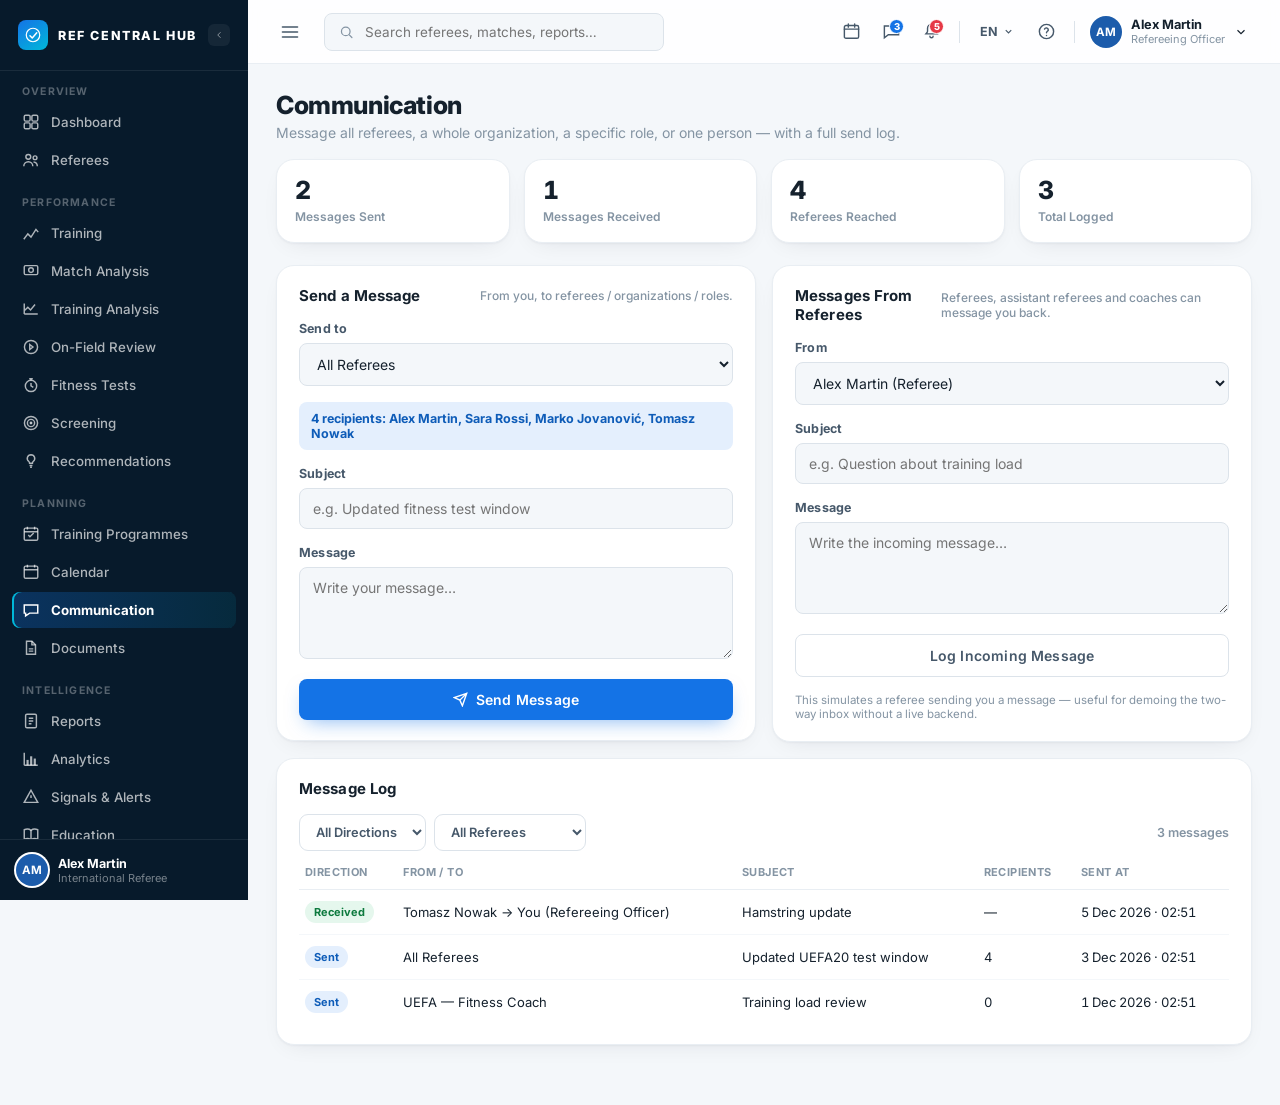
==== communication.html @ 80e0a315 "Add Communication module with audience broadcasting and message log - Send a message to all referees" ====
<!doctype html>
<html lang="en">
<head>
<meta charset="UTF-8">
<meta name="viewport" content="width=device-width, initial-scale=1.0">
<title>Communication — Ref Central Hub</title>
<link rel="preconnect" href="https://fonts.googleapis.com">
<link rel="preconnect" href="https://fonts.gstatic.com" crossorigin>
<link href="https://fonts.googleapis.com/css2?family=Inter:wght@400;500;600;700;800;900&display=swap" rel="stylesheet">
<link rel="stylesheet" href="css/styles.css">
<link rel="stylesheet" href="css/dashboard.css">
<link rel="stylesheet" href="css/referees.css">
<link rel="stylesheet" href="css/fitness.css">
<link rel="stylesheet" href="css/communication.css">
</head>
<body class="app-body">

<!-- ================= SIDEBAR ================= -->
<aside class="sidebar" id="sidebar">
  <div class="sidebar-logo">
    <div class="logo-mark-sm">
      <svg width="18" height="18" viewBox="0 0 24 24" fill="none">
        <circle cx="12" cy="12" r="9" stroke="white" stroke-width="1.6"/>
        <path d="M8 13l3 3 6-7" stroke="white" stroke-width="2" stroke-linecap="round" stroke-linejoin="round"/>
      </svg>
    </div>
    <div class="logo-wordmark-sm"><span>REF CENTRAL HUB</span></div>
    <button class="sidebar-collapse" id="sidebarToggle" aria-label="Collapse sidebar">
      <svg width="16" height="16" viewBox="0 0 24 24" fill="none" stroke="currentColor" stroke-width="2" stroke-linecap="round"><path d="M15 6l-6 6 6 6"/></svg>
    </button>
  </div>

  <nav class="sidebar-nav">
    <div class="nav-group">
      <div class="nav-label">Overview</div>
      <a class="nav-item" href="dashboard.html">
        <span class="nav-icon"><svg viewBox="0 0 20 20" fill="none" stroke="currentColor" stroke-width="1.6"><rect x="2.5" y="2.5" width="6.5" height="6.5" rx="1.5"/><rect x="11" y="2.5" width="6.5" height="6.5" rx="1.5"/><rect x="2.5" y="11" width="6.5" height="6.5" rx="1.5"/><rect x="11" y="11" width="6.5" height="6.5" rx="1.5"/></svg></span>
        <span class="nav-text">Dashboard</span>
      </a>
      <a class="nav-item" href="referees.html">
        <span class="nav-icon"><svg viewBox="0 0 20 20" fill="none" stroke="currentColor" stroke-width="1.6"><circle cx="7" cy="6.5" r="2.7"/><path d="M2 17c0-2.8 2.2-5 5-5s5 2.2 5 5"/><circle cx="14.5" cy="7.5" r="2.1"/><path d="M12.8 12.3c2.3.2 4.2 2.1 4.2 4.7"/></svg></span>
        <span class="nav-text">Referees</span>
      </a>
    </div>

    <div class="nav-group">
      <div class="nav-label">Performance</div>
      <a class="nav-item" href="#">
        <span class="nav-icon"><svg viewBox="0 0 20 20" fill="none" stroke="currentColor" stroke-width="1.6"><path d="M2 17l4.5-6 3.5 3.5L15.5 6l2.5 3"/></svg></span>
        <span class="nav-text">Training</span>
      </a>
      <a class="nav-item" href="#">
        <span class="nav-icon"><svg viewBox="0 0 20 20" fill="none" stroke="currentColor" stroke-width="1.6"><rect x="2.5" y="4" width="15" height="10" rx="1.5"/><circle cx="10" cy="9" r="2.6"/></svg></span>
        <span class="nav-text">Match Analysis</span>
      </a>
      <a class="nav-item" href="#">
        <span class="nav-icon"><svg viewBox="0 0 20 20" fill="none" stroke="currentColor" stroke-width="1.6"><path d="M2.5 15.5h15M2.5 15.5V4M2.5 12l4-4 3 3 5-6"/></svg></span>
        <span class="nav-text">Training Analysis</span>
      </a>
      <a class="nav-item" href="#">
        <span class="nav-icon"><svg viewBox="0 0 20 20" fill="none" stroke="currentColor" stroke-width="1.6"><circle cx="10" cy="10" r="7.3"/><path d="M8.6 7.2l3.6 2.8-3.6 2.8z"/></svg></span>
        <span class="nav-text">On-Field Review</span>
      </a>
      <a class="nav-item" href="fitness-tests.html">
        <span class="nav-icon"><svg viewBox="0 0 20 20" fill="none" stroke="currentColor" stroke-width="1.6"><circle cx="10" cy="11" r="6.3"/><path d="M10 4.7V3M8 3h4M10 7.7V11l2.6 1.6"/></svg></span>
        <span class="nav-text">Fitness Tests</span>
      </a>
      <a class="nav-item" href="screening.html">
        <span class="nav-icon"><svg viewBox="0 0 20 20" fill="none" stroke="currentColor" stroke-width="1.6"><circle cx="10" cy="10" r="7.3"/><circle cx="10" cy="10" r="4"/><circle cx="10" cy="10" r="0.8" fill="currentColor"/></svg></span>
        <span class="nav-text">Screening</span>
      </a>
      <a class="nav-item" href="#">
        <span class="nav-icon"><svg viewBox="0 0 20 20" fill="none" stroke="currentColor" stroke-width="1.6"><path d="M10 3a4.2 4.2 0 0 0-2.4 7.6c.5.4.8 1 .8 1.6v.3h3.2v-.3c0-.6.3-1.2.8-1.6A4.2 4.2 0 0 0 10 3z"/><path d="M8.4 15h3.2M9 17h2"/></svg></span>
        <span class="nav-text">Recommendations</span>
      </a>
    </div>

    <div class="nav-group">
      <div class="nav-label">Planning</div>
      <a class="nav-item" href="#">
        <span class="nav-icon"><svg viewBox="0 0 20 20" fill="none" stroke="currentColor" stroke-width="1.6"><rect x="2.5" y="3.5" width="15" height="13.5" rx="1.5"/><path d="M2.5 7.5h15M6 2v3M14 2v3"/><path d="M7 11.2l1.8 1.8L13 9" /></svg></span>
        <span class="nav-text">Training Programmes</span>
      </a>
      <a class="nav-item" href="calendar.html">
        <span class="nav-icon"><svg viewBox="0 0 20 20" fill="none" stroke="currentColor" stroke-width="1.6"><rect x="2.5" y="3.5" width="15" height="13.5" rx="1.5"/><path d="M2.5 7.5h15M6 2v3M14 2v3"/></svg></span>
        <span class="nav-text">Calendar</span>
      </a>
      <a class="nav-item active" href="communication.html">
        <span class="nav-icon"><svg viewBox="0 0 20 20" fill="none" stroke="currentColor" stroke-width="1.6"><path d="M2.5 4.5h15v9h-9L4 16.5v-3H2.5z"/></svg></span>
        <span class="nav-text">Communication</span>
      </a>
      <a class="nav-item" href="#">
        <span class="nav-icon"><svg viewBox="0 0 20 20" fill="none" stroke="currentColor" stroke-width="1.6"><path d="M5 2.5h6l4 4v10.5H5z"/><path d="M11 2.5v4h4M7.5 11h5M7.5 13.5h5"/></svg></span>
        <span class="nav-text">Documents</span>
      </a>
    </div>

    <div class="nav-group">
      <div class="nav-label">Intelligence</div>
      <a class="nav-item" href="#">
        <span class="nav-icon"><svg viewBox="0 0 20 20" fill="none" stroke="currentColor" stroke-width="1.6"><rect x="4" y="2.5" width="12" height="15" rx="1.5"/><path d="M7.5 7h5M7.5 10h5M7.5 13h3"/></svg></span>
        <span class="nav-text">Reports</span>
      </a>
      <a class="nav-item" href="#">
        <span class="nav-icon"><svg viewBox="0 0 20 20" fill="none" stroke="currentColor" stroke-width="1.6"><path d="M2.5 17V3M2.5 17h15"/><rect x="5" y="11" width="2.4" height="6" fill="currentColor" stroke="none"/><rect x="9" y="7" width="2.4" height="10" fill="currentColor" stroke="none"/><rect x="13" y="9.5" width="2.4" height="7.5" fill="currentColor" stroke="none"/></svg></span>
        <span class="nav-text">Analytics</span>
      </a>
      <a class="nav-item" href="#">
        <span class="nav-icon"><svg viewBox="0 0 20 20" fill="none" stroke="currentColor" stroke-width="1.6"><path d="M10 2.5l7.5 13.5h-15z"/><path d="M10 8v3.2M10 13.6h.01"/></svg></span>
        <span class="nav-text">Signals &amp; Alerts</span>
      </a>
      <a class="nav-item" href="#">
        <span class="nav-icon"><svg viewBox="0 0 20 20" fill="none" stroke="currentColor" stroke-width="1.6"><path d="M2.5 4.2c2.2-1 5.4-1 7.5.6 2.1-1.6 5.3-1.6 7.5-.6v10.6c-2.2-1-5.4-1-7.5.6-2.1-1.6-5.3-1.6-7.5-.6z"/><path d="M10 4.8v10.6"/></svg></span>
        <span class="nav-text">Education</span>
      </a>
    </div>

    <div class="nav-group">
      <div class="nav-label">Admin</div>
      <a class="nav-item" href="organizations.html">
        <span class="nav-icon"><svg viewBox="0 0 20 20" fill="none" stroke="currentColor" stroke-width="1.6"><circle cx="8" cy="7" r="2.6"/><path d="M3 17c0-2.6 2.2-4.7 5-4.7s5 2.1 5 4.7"/><circle cx="15.2" cy="6" r="1.4"/><path d="M14 11.5c1.7.3 3 1.8 3 3.6"/></svg></span>
        <span class="nav-text">User Management</span>
      </a>
      <a class="nav-item" href="#">
        <span class="nav-icon"><svg viewBox="0 0 20 20" fill="none" stroke="currentColor" stroke-width="1.6"><circle cx="10" cy="10" r="2.6"/><path d="M10 3v1.8M10 15.2V17M17 10h-1.8M4.8 10H3M14.9 5.1l-1.3 1.3M6.4 13.6l-1.3 1.3M14.9 14.9l-1.3-1.3M6.4 6.4L5.1 5.1"/></svg></span>
        <span class="nav-text">Settings</span>
      </a>
    </div>
  </nav>

  <div class="sidebar-footer">
    <div class="sidebar-user">
      <div class="avatar avatar-sm" style="background:#1C5CAB">AM</div>
      <div class="sidebar-user-info">
        <div class="name">Alex Martin</div>
        <div class="role">International Referee</div>
      </div>
    </div>
  </div>
</aside>

<!-- ================= MAIN ================= -->
<div class="app-main">

  <header class="topbar">
    <button class="icon-btn mobile-only" id="mobileNavToggle" aria-label="Menu">
      <svg width="20" height="20" viewBox="0 0 24 24" fill="none" stroke="currentColor" stroke-width="2" stroke-linecap="round"><path d="M3 6h18M3 12h18M3 18h18"/></svg>
    </button>
    <div class="search-box">
      <svg width="16" height="16" viewBox="0 0 24 24" fill="none" stroke="currentColor" stroke-width="2" stroke-linecap="round"><circle cx="11" cy="11" r="7"/><path d="M21 21l-4.3-4.3"/></svg>
      <input type="text" placeholder="Search referees, matches, reports…">
    </div>
    <div class="topbar-spacer"></div>
    <div class="topbar-actions">
      <button class="icon-btn" title="Calendar"><svg width="19" height="19" viewBox="0 0 24 24" fill="none" stroke="currentColor" stroke-width="1.8" stroke-linecap="round"><rect x="3" y="4.5" width="18" height="16" rx="2"/><path d="M3 9h18M8 2.5v4M16 2.5v4"/></svg></button>
      <button class="icon-btn" title="Messages"><svg width="19" height="19" viewBox="0 0 24 24" fill="none" stroke="currentColor" stroke-width="1.8" stroke-linecap="round"><path d="M3 5h18v11H8l-5 4z"/></svg><span class="dot-badge">3</span></button>
      <button class="icon-btn" title="Notifications"><svg width="19" height="19" viewBox="0 0 24 24" fill="none" stroke="currentColor" stroke-width="1.8" stroke-linecap="round"><path d="M12 3a5 5 0 0 0-5 5v3.5c0 .8-.3 1.6-.9 2.2L5 15h14l-1.1-1.3a3 3 0 0 1-.9-2.2V8a5 5 0 0 0-5-5z"/><path d="M10 18a2 2 0 0 0 4 0"/></svg><span class="dot-badge critical">5</span></button>
      <div class="topbar-divider"></div>
      <button class="lang-select">EN <svg width="11" height="11" viewBox="0 0 24 24" fill="none" stroke="currentColor" stroke-width="2.5"><path d="M6 9l6 6 6-6"/></svg></button>
      <button class="icon-btn" title="Help"><svg width="19" height="19" viewBox="0 0 24 24" fill="none" stroke="currentColor" stroke-width="1.8" stroke-linecap="round"><circle cx="12" cy="12" r="9"/><path d="M9.5 9a2.5 2.5 0 0 1 4.8 1c0 1.7-2.3 1.8-2.3 3.5"/><path d="M12 17h.01"/></svg></button>
      <div class="topbar-divider"></div>
      <div class="user-chip">
        <div class="avatar avatar-sm" style="background:#1C5CAB">AM</div>
        <div class="user-chip-info"><div class="name">Alex Martin</div><div class="role">Refereeing Officer</div></div>
        <svg width="14" height="14" viewBox="0 0 24 24" fill="none" stroke="currentColor" stroke-width="2"><path d="M6 9l6 6 6-6"/></svg>
      </div>
    </div>
  </header>

  <main class="content">
    <div class="page-head">
      <div>
        <h1>Communication</h1>
        <p class="page-sub">Message all referees, a whole organization, a specific role, or one person — with a full send log.</p>
      </div>
    </div>

    <div class="kpi-grid" id="commKpis" style="grid-template-columns:repeat(4,1fr);"></div>

    <div class="comm-layout">
      <!-- Outgoing compose -->
      <div class="card card-pad">
        <div class="card-head">
          <div class="card-title">Send a Message</div>
          <div class="card-subtitle" style="margin:0;">From you, to referees / organizations / roles.</div>
        </div>
        <form id="composeForm">
          <div class="form-field">
            <label for="audienceType">Send to</label>
            <select id="audienceType"></select>
          </div>
          <div class="form-field" id="audienceOrgWrap" style="display:none;">
            <label for="audienceOrg">Organization</label>
            <select id="audienceOrg"></select>
          </div>
          <div class="form-field" id="audienceRoleWrap" style="display:none;">
            <label for="audienceRole">Role</label>
            <select id="audienceRole"></select>
          </div>
          <div class="form-field" id="audienceRefWrap" style="display:none;">
            <label for="audienceRef">Referee</label>
            <select id="audienceRef"></select>
          </div>
          <div class="audience-preview" id="audiencePreview"></div>
          <div class="form-field">
            <label for="composeSubject">Subject</label>
            <input type="text" id="composeSubject" placeholder="e.g. Updated fitness test window" required>
          </div>
          <div class="form-field">
            <label for="composeBody">Message</label>
            <textarea id="composeBody" rows="4" placeholder="Write your message…" required></textarea>
          </div>
        </form>
        <button class="btn btn-primary btn-block" id="submitCompose">
          <svg width="15" height="15" viewBox="0 0 24 24" fill="none" stroke="white" stroke-width="2.2" stroke-linecap="round"><path d="M22 2L11 13M22 2l-7 20-4-9-9-4 20-7z"/></svg>
          Send Message
        </button>
      </div>

      <!-- Incoming simulation -->
      <div class="card card-pad">
        <div class="card-head">
          <div class="card-title">Messages From Referees</div>
          <div class="card-subtitle" style="margin:0;">Referees, assistant referees and coaches can message you back.</div>
        </div>
        <form id="incomingForm">
          <div class="form-field">
            <label for="incomingFrom">From</label>
            <select id="incomingFrom"></select>
          </div>
          <div class="form-field">
            <label for="incomingSubject">Subject</label>
            <input type="text" id="incomingSubject" placeholder="e.g. Question about training load" required>
          </div>
          <div class="form-field">
            <label for="incomingBody">Message</label>
            <textarea id="incomingBody" rows="4" placeholder="Write the incoming message…" required></textarea>
          </div>
        </form>
        <button class="btn btn-ghost btn-block" id="submitIncoming">Log Incoming Message</button>
        <div class="form-hint">This simulates a referee sending you a message — useful for demoing the two-way inbox without a live backend.</div>
      </div>
    </div>

    <!-- Tracking log -->
    <div class="card card-pad" style="margin-top:16px;">
      <div class="card-head">
        <div class="card-title">Message Log</div>
      </div>
      <div class="filter-row" style="margin-bottom:14px;">
        <select class="filter-select" id="filterDirection">
          <option value="">All Directions</option>
          <option value="outgoing">Sent</option>
          <option value="incoming">Received</option>
        </select>
        <select class="filter-select" id="filterRefMsg"><option value="">All Referees</option></select>
        <div class="filter-count" id="msgCount"></div>
      </div>
      <table class="mini-table">
        <thead>
          <tr><th>Direction</th><th>From / To</th><th>Subject</th><th>Recipients</th><th>Sent At</th></tr>
        </thead>
        <tbody id="msgLogBody"></tbody>
      </table>
    </div>
  </main>
</div>

<div class="toast" id="toast"></div>

<script src="js/data.js"></script>
<script src="js/app.js"></script>
<script src="js/communication.js"></script>
</body>
</html>
---- css/styles.css ----
/* ============================================================
   REF CENTRAL HUB — Design System
   ============================================================ */

:root {
  /* Brand palette */
  --navy-900: #071A2B;
  --navy-800: #0D2438;
  --navy-700: #13304A;
  --navy-600: #1C3E5C;
  --blue-600: #1473E6;
  --blue-500: #2F87EC;
  --blue-100: #E4EFFD;
  --cyan-500: #00B8D9;
  --cyan-100: #E0FAFF;
  --green-600: #18A558;
  --green-100: #E5F7ED;
  --yellow-500: #FFC928;
  --yellow-100: #FFF6DE;
  --red-600: #E63946;
  --red-100: #FDE9EA;
  --white: #FFFFFF;
  --grey-50: #F4F7FA;
  --grey-100: #E9EEF3;
  --grey-200: #DCE3EA;
  --grey-400: #97A5B3;
  --grey-500: #6B7A89;
  --text-900: #15212D;
  --text-600: #46586A;
  --text-400: #8494A3;

  /* Chart data roles (validated-safe pairing: blue + green, hue-distant) */
  --series-1: var(--blue-600);
  --series-2: var(--green-600);
  --series-seq-100: #CDE2FB;
  --series-seq-250: #86B6EF;
  --series-seq-450: #2A78D6;
  --series-seq-550: #1C5CAB;
  --series-seq-700: #0D366B;

  /* Status (fixed, reserved) */
  --status-good: var(--green-600);
  --status-warn: var(--yellow-500);
  --status-critical: var(--red-600);

  --radius-sm: 8px;
  --radius-md: 12px;
  --radius-lg: 18px;
  --shadow-card: 0 1px 2px rgba(7,26,43,0.04), 0 8px 24px -12px rgba(7,26,43,0.12);
  --shadow-pop: 0 12px 32px -8px rgba(7,26,43,0.22);
  --font: 'Inter', -apple-system, 'Segoe UI', sans-serif;
}

* { box-sizing: border-box; }
html, body { margin: 0; padding: 0; }

body {
  font-family: var(--font);
  background: var(--grey-50);
  color: var(--text-900);
  -webkit-font-smoothing: antialiased;
}

img { max-width: 100%; display: block; }

a { color: inherit; text-decoration: none; }

button { font-family: inherit; cursor: pointer; }

.tabular { font-variant-numeric: tabular-nums; }

/* ============================================================
   Background texture — subtle pitch / data motif
   ============================================================ */
.pitch-texture {
  position: absolute;
  inset: 0;
  pointer-events: none;
  opacity: 0.08;
}

/* ============================================================
   Buttons
   ============================================================ */
.btn {
  display: inline-flex;
  align-items: center;
  justify-content: center;
  gap: 8px;
  border: none;
  border-radius: var(--radius-sm);
  padding: 12px 20px;
  font-size: 14px;
  font-weight: 600;
  letter-spacing: 0.2px;
  transition: background .15s ease, transform .15s ease, box-shadow .15s ease;
}
.btn-primary {
  background: var(--blue-600);
  color: var(--white);
  box-shadow: 0 8px 20px -8px rgba(20,115,230,0.55);
}
.btn-primary:hover { background: #0E63CC; }
.btn-primary:active { transform: translateY(1px); }
.btn-ghost {
  background: transparent;
  color: var(--text-600);
  border: 1px solid var(--grey-200);
}
.btn-ghost:hover { background: var(--grey-50); border-color: var(--grey-400); }
.btn-block { width: 100%; }

/* ============================================================
   Cards
   ============================================================ */
.card {
  background: var(--white);
  border-radius: var(--radius-lg);
  border: 1px solid var(--grey-100);
  box-shadow: var(--shadow-card);
}
.card-pad { padding: 20px 22px; }

.card-head {
  display: flex;
  align-items: center;
  justify-content: space-between;
  margin-bottom: 16px;
}
.card-title {
  font-size: 15px;
  font-weight: 700;
  letter-spacing: 0.1px;
  color: var(--text-900);
}
.card-link {
  font-size: 12.5px;
  font-weight: 600;
  color: var(--blue-600);
}

/* ============================================================
   Status badges
   ============================================================ */
.badge {
  display: inline-flex;
  align-items: center;
  gap: 6px;
  font-size: 11.5px;
  font-weight: 700;
  letter-spacing: 0.3px;
  text-transform: uppercase;
  padding: 4px 9px 4px 7px;
  border-radius: 999px;
}
.badge-dot { width: 6px; height: 6px; border-radius: 50%; flex: none; }

.badge-good { background: var(--green-100); color: #0D7A3E; }
.badge-good .badge-dot { background: var(--green-600); }

.badge-warn { background: var(--yellow-100); color: #8A6400; }
.badge-warn .badge-dot { background: var(--yellow-500); }

.badge-critical { background: var(--red-100); color: #B32330; }
.badge-critical .badge-dot { background: var(--red-600); }

.badge-info { background: var(--blue-100); color: #0E5CB8; }
.badge-info .badge-dot { background: var(--blue-600); }

.badge-neutral { background: var(--grey-100); color: var(--text-600); }
.badge-neutral .badge-dot { background: var(--grey-400); }

/* ============================================================
   Forms
   ============================================================ */
.form-grid { display: grid; grid-template-columns: 1fr 1fr; gap: 16px; }
.form-field { margin-bottom: 16px; }
.form-field.full { grid-column: 1 / -1; }
.form-field label {
  display: block;
  font-size: 12.5px;
  font-weight: 700;
  color: var(--text-600);
  margin-bottom: 7px;
  letter-spacing: 0.2px;
}
.form-field input,
.form-field select,
.form-field textarea {
  width: 100%;
  padding: 11px 13px;
  border-radius: var(--radius-sm);
  border: 1.5px solid var(--grey-200);
  font-size: 14px;
  font-family: var(--font);
  color: var(--text-900);
  background: var(--grey-50);
  transition: border-color .15s ease, background .15s ease;
  resize: vertical;
}
.form-field input:focus,
.form-field select:focus,
.form-field textarea:focus {
  outline: none;
  border-color: var(--blue-600);
  background: var(--white);
  box-shadow: 0 0 0 4px rgba(20,115,230,0.12);
}
.form-hint { font-size: 11.5px; color: var(--text-400); margin-top: 16px; }

/* ============================================================
   Modal
   ============================================================ */
.modal-overlay {
  position: fixed; inset: 0;
  background: rgba(7,26,43,0.48);
  display: none;
  align-items: center;
  justify-content: center;
  z-index: 100;
  padding: 24px;
}
.modal-overlay.open { display: flex; }
.modal {
  background: var(--white);
  border-radius: var(--radius-lg);
  width: 100%;
  max-width: 520px;
  max-height: 88vh;
  overflow-y: auto;
  box-shadow: var(--shadow-pop);
}
.modal-head {
  display: flex; align-items: flex-start; justify-content: space-between;
  padding: 22px 24px 4px;
}
.modal-head h3 { font-size: 18px; font-weight: 800; margin: 0 0 4px; letter-spacing: -0.2px; }
.modal-head p { font-size: 13px; color: var(--text-400); margin: 0; }
.modal-close {
  width: 30px; height: 30px; border-radius: 8px; border: none;
  background: var(--grey-50); color: var(--text-600);
  display: flex; align-items: center; justify-content: center; flex: none;
}
.modal-close:hover { background: var(--grey-100); }
.modal-body { padding: 18px 24px; }
.modal-foot {
  display: flex; justify-content: flex-end; gap: 10px;
  padding: 16px 24px 22px;
}

/* ============================================================
   Toast
   ============================================================ */
.toast {
  position: fixed;
  bottom: 24px; left: 50%;
  transform: translateX(-50%) translateY(20px);
  background: var(--navy-900);
  color: white;
  padding: 12px 20px;
  border-radius: 10px;
  font-size: 13.5px;
  font-weight: 600;
  box-shadow: var(--shadow-pop);
  display: flex; align-items: center; gap: 10px;
  z-index: 200;
  opacity: 0;
  pointer-events: none;
  transition: opacity .2s ease, transform .2s ease;
}
.toast.show { opacity: 1; transform: translateX(-50%) translateY(0); }

/* ============================================================
   Role chips
   ============================================================ */
.role-chip {
  display: inline-flex; align-items: center; gap: 6px;
  font-size: 11px; font-weight: 700;
  padding: 4px 9px 4px 7px;
  border-radius: 999px;
  background: var(--grey-100);
  color: var(--text-600);
  white-space: nowrap;
}
.role-chip .dot { width: 6px; height: 6px; border-radius: 50%; flex: none; }
.role-chip .rm {
  border: none; background: transparent; color: var(--text-400);
  cursor: pointer; font-size: 13px; line-height: 1; padding: 0 0 0 2px;
}
.role-chip .rm:hover { color: var(--red-600); }

/* ============================================================
   Empty state
   ============================================================ */
.empty-state {
  text-align: center;
  padding: 48px 20px;
  color: var(--text-400);
}
.empty-state .icon { margin-bottom: 14px; opacity: 0.5; }
.empty-state .title { font-size: 14.5px; font-weight: 700; color: var(--text-600); margin-bottom: 4px; }
.empty-state .sub { font-size: 13px; }

/* ============================================================
   Scrollbar
   ============================================================ */
::-webkit-scrollbar { width: 8px; height: 8px; }
::-webkit-scrollbar-track { background: transparent; }
::-webkit-scrollbar-thumb { background: var(--grey-200); border-radius: 8px; }
::-webkit-scrollbar-thumb:hover { background: var(--grey-400); }
---- css/dashboard.css ----
/* ============================================================
   REF CENTRAL HUB — Dashboard Shell
   ============================================================ */

.app-body { background: var(--grey-50); }

/* ---------------- Sidebar ---------------- */
.sidebar {
  position: fixed;
  top: 0; left: 0; bottom: 0;
  width: 248px;
  background: var(--navy-900);
  display: flex;
  flex-direction: column;
  z-index: 40;
  transition: width .18s ease;
}
.sidebar.collapsed { width: 76px; }

.sidebar-logo {
  display: flex;
  align-items: center;
  gap: 10px;
  padding: 20px 18px;
  border-bottom: 1px solid rgba(255,255,255,0.08);
  position: relative;
}
.logo-mark-sm {
  width: 30px; height: 30px; flex: none;
  border-radius: 8px;
  background: linear-gradient(145deg, var(--blue-600), var(--cyan-500));
  display: flex; align-items: center; justify-content: center;
}
.logo-wordmark-sm {
  color: var(--white);
  font-size: 12.5px;
  font-weight: 800;
  letter-spacing: 1.6px;
  white-space: nowrap;
  overflow: hidden;
}
.sidebar.collapsed .logo-wordmark-sm,
.sidebar.collapsed .sidebar-collapse,
.sidebar.collapsed .nav-label,
.sidebar.collapsed .nav-text,
.sidebar.collapsed .sidebar-user-info { display: none; }

.sidebar-collapse {
  margin-left: auto;
  width: 22px; height: 22px;
  border-radius: 6px;
  border: none;
  background: rgba(255,255,255,0.06);
  color: rgba(255,255,255,0.6);
  display: flex; align-items: center; justify-content: center;
}
.sidebar-collapse:hover { background: rgba(255,255,255,0.12); color: white; }
.sidebar.collapsed .sidebar-collapse svg { transform: rotate(180deg); }

.sidebar-nav {
  flex: 1;
  overflow-y: auto;
  padding: 14px 12px;
}
.nav-group { margin-bottom: 18px; }
.nav-label {
  font-size: 10.5px;
  font-weight: 700;
  letter-spacing: 1.2px;
  text-transform: uppercase;
  color: rgba(255,255,255,0.32);
  padding: 0 10px;
  margin-bottom: 6px;
}
.nav-item {
  display: flex;
  align-items: center;
  gap: 11px;
  padding: 9px 10px;
  border-radius: 8px;
  color: rgba(255,255,255,0.68);
  font-size: 13.3px;
  font-weight: 500;
  margin-bottom: 2px;
  white-space: nowrap;
}
.nav-icon { flex: none; width: 18px; height: 18px; display: flex; align-items: center; justify-content: center; }
.nav-item:hover { background: rgba(255,255,255,0.06); color: white; }
.nav-item.active {
  background: linear-gradient(90deg, rgba(20,115,230,0.28), rgba(0,184,217,0.10));
  color: white;
  font-weight: 700;
  box-shadow: inset 2px 0 0 var(--cyan-500);
}

.sidebar-footer {
  padding: 14px 16px;
  border-top: 1px solid rgba(255,255,255,0.08);
}
.sidebar-user { display: flex; align-items: center; gap: 10px; }
.sidebar-user-info .name { color: white; font-size: 12.5px; font-weight: 700; }
.sidebar-user-info .role { color: rgba(255,255,255,0.45); font-size: 11px; }

/* ---------------- Main / Topbar ---------------- */
.app-main { margin-left: 248px; transition: margin-left .18s ease; min-height: 100vh; }
.sidebar.collapsed ~ .app-main { margin-left: 76px; }

.topbar {
  position: sticky; top: 0; z-index: 30;
  height: 64px;
  background: rgba(255,255,255,0.86);
  backdrop-filter: blur(10px);
  border-bottom: 1px solid var(--grey-100);
  display: flex;
  align-items: center;
  gap: 16px;
  padding: 0 24px;
}
.mobile-only { display: none; }

.search-box {
  display: flex;
  align-items: center;
  gap: 9px;
  background: var(--grey-50);
  border: 1px solid var(--grey-200);
  border-radius: var(--radius-sm);
  padding: 9px 14px;
  width: 340px;
  color: var(--text-400);
}
.search-box input {
  border: none; background: transparent; outline: none;
  font-size: 13.5px; width: 100%; color: var(--text-900); font-family: var(--font);
}
.topbar-spacer { flex: 1; }
.topbar-actions { display: flex; align-items: center; gap: 4px; }

.icon-btn {
  position: relative;
  width: 36px; height: 36px;
  border-radius: 9px;
  border: none;
  background: transparent;
  color: var(--text-600);
  display: flex; align-items: center; justify-content: center;
}
.icon-btn:hover { background: var(--grey-50); color: var(--text-900); }

.dot-badge {
  position: absolute; top: 5px; right: 5px;
  min-width: 15px; height: 15px; padding: 0 3px;
  border-radius: 999px;
  background: var(--blue-600);
  color: white;
  font-size: 9.5px; font-weight: 800;
  display: flex; align-items: center; justify-content: center;
  border: 1.5px solid white;
}
.dot-badge.critical { background: var(--red-600); }

.topbar-divider { width: 1px; height: 22px; background: var(--grey-200); margin: 0 6px; }

.lang-select {
  border: none; background: transparent; color: var(--text-600);
  font-size: 12.5px; font-weight: 700; display: flex; align-items: center; gap: 5px;
  padding: 8px 10px; border-radius: 8px;
}
.lang-select:hover { background: var(--grey-50); }

.user-chip { display: flex; align-items: center; gap: 9px; padding: 5px 8px 5px 5px; border-radius: 10px; }
.user-chip:hover { background: var(--grey-50); }
.user-chip-info .name { font-size: 12.8px; font-weight: 700; color: var(--text-900); }
.user-chip-info .role { font-size: 11px; color: var(--text-400); }

.avatar {
  width: 38px; height: 38px; border-radius: 50%;
  display: flex; align-items: center; justify-content: center;
  color: white; font-weight: 700; font-size: 13px;
  flex: none;
  box-shadow: 0 0 0 2px white;
}
.avatar-sm { width: 32px; height: 32px; font-size: 11.5px; }
.avatar-xs { width: 22px; height: 22px; font-size: 9.5px; margin-right: 8px; box-shadow: none; }

/* ---------------- Content ---------------- */
.content { padding: 26px 28px 60px; max-width: 1480px; }

.page-head { display: flex; align-items: flex-end; justify-content: space-between; margin-bottom: 18px; }
.page-head h1 { font-size: 25px; font-weight: 800; letter-spacing: -0.4px; margin: 0 0 4px; }
.page-sub { font-size: 14px; color: var(--text-400); margin: 0; }

.filter-row { display: flex; gap: 8px; margin-bottom: 24px; flex-wrap: wrap; }
.filter-chip {
  border: 1px solid var(--grey-200);
  background: white;
  color: var(--text-600);
  font-size: 12.8px;
  font-weight: 600;
  padding: 8px 14px;
  border-radius: 999px;
  display: inline-flex; align-items: center; gap: 6px;
}
.filter-chip:hover { border-color: var(--grey-400); }
.filter-chip.active { background: var(--navy-900); border-color: var(--navy-900); color: white; }

/* ---------------- KPI cards ---------------- */
.kpi-grid {
  display: grid;
  grid-template-columns: repeat(6, 1fr);
  gap: 14px;
  margin-bottom: 22px;
}
.kpi-card {
  background: white;
  border: 1px solid var(--grey-100);
  border-radius: var(--radius-lg);
  padding: 18px;
  box-shadow: var(--shadow-card);
}
.kpi-card.alert { border-color: rgba(230,57,70,0.12); }
.kpi-icon {
  width: 34px; height: 34px;
  border-radius: 9px;
  display: flex; align-items: center; justify-content: center;
  margin-bottom: 14px;
}
.kpi-value { font-size: 25px; font-weight: 800; letter-spacing: -0.5px; line-height: 1; }
.kpi-label { font-size: 12px; color: var(--text-400); font-weight: 600; margin-top: 6px; }

/* ---------------- Layout grids ---------------- */
.grid-2col { display: grid; grid-template-columns: 1fr 1fr; gap: 16px; margin-bottom: 16px; }
.grid-3col { display: grid; grid-template-columns: 1fr 1fr 1fr; gap: 16px; margin-bottom: 16px; }

.card-subtitle { font-size: 12px; color: var(--text-400); margin-top: 2px; font-weight: 500; }

.seg-control { display: flex; background: var(--grey-50); border-radius: 8px; padding: 3px; gap: 2px; }
.seg-btn { border: none; background: transparent; font-size: 12px; font-weight: 700; color: var(--text-400); padding: 6px 12px; border-radius: 6px; }
.seg-btn.active { background: white; color: var(--text-900); box-shadow: 0 1px 2px rgba(7,26,43,0.1); }

/* ---------------- Today's matches ---------------- */
.match-list { display: flex; flex-direction: column; gap: 4px; }
.match-row {
  display: flex; align-items: center; gap: 12px;
  padding: 11px 6px;
  border-bottom: 1px solid var(--grey-50);
}
.match-row:last-child { border-bottom: none; }
.match-name { font-size: 13.6px; font-weight: 700; display: flex; align-items: center; gap: 6px; }
.flag { font-size: 12px; }
.match-meta { font-size: 11.8px; color: var(--text-400); margin-top: 2px; }
.match-fixture { font-size: 12.5px; color: var(--text-600); margin-top: 3px; font-weight: 600; }
.match-info { flex: 1; min-width: 0; }
.match-when { text-align: right; flex: none; }
.match-when .time { font-size: 14.5px; font-weight: 800; }
.match-when .venue { font-size: 11px; color: var(--text-400); margin-top: 2px; }

/* ---------------- Alerts ---------------- */
.alert-list { display: flex; flex-direction: column; }
.alert-row { display: flex; align-items: flex-start; gap: 11px; padding: 10px 6px; border-bottom: 1px solid var(--grey-50); }
.alert-row:last-child { border-bottom: none; }
.badge-dot-lg { width: 9px; height: 9px; border-radius: 50%; margin-top: 4px; flex: none; }
.badge-dot-lg.critical { background: var(--red-600); }
.badge-dot-lg.warn { background: var(--yellow-500); }
.badge-dot-lg.neutral { background: var(--grey-400); }
.alert-title { font-size: 13.2px; font-weight: 600; color: var(--text-900); }
.alert-meta { font-size: 11.5px; color: var(--text-400); margin-top: 2px; }

/* ---------------- Chart ---------------- */
.chart-wrap { width: 100%; position: relative; }
.load-chart-svg { width: 100%; height: 280px; display: block; overflow: visible; }

.grid-line { stroke: var(--grey-100); stroke-width: 1; }
.axis-label { font-size: 10.5px; fill: var(--text-400); font-weight: 600; font-family: var(--font); }

.line { stroke-width: 2.5; stroke-linejoin: round; stroke-linecap: round; }
.line-1 { stroke: var(--series-1); }
.line-2 { stroke: var(--series-2); stroke-dasharray: 5 4; }

.pt { stroke: white; stroke-width: 2; }
.pt-1 { fill: var(--series-1); }
.pt-2 { fill: var(--series-2); }

.hit-col { cursor: crosshair; }
.crosshair { stroke: var(--grey-400); stroke-width: 1; stroke-dasharray: 3 3; pointer-events: none; }

.chart-legend { display: flex; gap: 22px; margin-top: 10px; padding-left: 4px; }
.legend-item { display: flex; align-items: center; gap: 7px; font-size: 12.5px; font-weight: 600; color: var(--text-600); }
.legend-item i { width: 10px; height: 10px; border-radius: 3px; display: inline-block; }

.chart-tooltip {
  position: absolute;
  background: var(--navy-900);
  color: white;
  border-radius: 10px;
  padding: 10px 12px;
  font-size: 12px;
  pointer-events: none;
  box-shadow: var(--shadow-pop);
  z-index: 5;
  min-width: 150px;
}
.tt-head { font-weight: 800; font-size: 11.5px; letter-spacing: 0.3px; margin-bottom: 6px; color: rgba(255,255,255,0.6); text-transform: uppercase; }
.tt-row { display: flex; align-items: center; gap: 7px; margin-top: 4px; }
.tt-row i { width: 8px; height: 8px; border-radius: 2px; display: inline-block; }
.tt-row b { margin-left: auto; font-weight: 800; }

/* ---------------- Mini table ---------------- */
.mini-table { width: 100%; border-collapse: collapse; }
.mini-table th {
  text-align: left; font-size: 11px; font-weight: 700; text-transform: uppercase;
  letter-spacing: 0.4px; color: var(--text-400); padding: 0 6px 10px;
  border-bottom: 1px solid var(--grey-100);
}
.mini-table td { padding: 11px 6px; font-size: 13px; border-bottom: 1px solid var(--grey-50); }
.mini-table tr:last-child td { border-bottom: none; }
.cell-name { display: flex; align-items: center; font-weight: 600; }

.tag { font-size: 11px; font-weight: 700; padding: 3px 8px; border-radius: 6px; }
.tag-hi { background: var(--red-100); color: #B32330; }
.tag-mi { background: var(--yellow-100); color: #8A6400; }
.tag-rec { background: var(--blue-100); color: #0E5CB8; }

/* ---------------- Events ---------------- */
.event-list { display: flex; flex-direction: column; gap: 4px; }
.event-row { display: flex; align-items: center; gap: 12px; padding: 10px 6px; border-bottom: 1px solid var(--grey-50); }
.event-row:last-child { border-bottom: none; }
.event-date { text-align: center; width: 42px; flex: none; }
.event-date .d { font-size: 16px; font-weight: 800; line-height: 1; }
.event-date .m { font-size: 10px; font-weight: 700; color: var(--text-400); letter-spacing: 0.4px; margin-top: 2px; }
.event-info { flex: 1; min-width: 0; }
.event-title { font-size: 13px; font-weight: 700; }
.event-meta { font-size: 11.5px; color: var(--text-400); margin-top: 2px; }

/* ---------------- Perf grid ---------------- */
.perf-grid { display: grid; grid-template-columns: repeat(6, 1fr); gap: 14px; margin-bottom: 22px; }
.perf-stat { background: var(--grey-50); border-radius: var(--radius-md); padding: 16px; }
.perf-value { font-size: 22px; font-weight: 800; color: var(--navy-900); letter-spacing: -0.4px; }
.perf-value span { font-size: 12px; font-weight: 700; color: var(--text-400); margin-left: 3px; }
.perf-label { font-size: 11.5px; color: var(--text-400); font-weight: 600; margin-top: 6px; }

.compare-block { border-top: 1px solid var(--grey-100); padding-top: 18px; }
.compare-label { font-size: 12.5px; font-weight: 700; color: var(--text-600); margin-bottom: 10px; }
.compare-bars { display: flex; flex-direction: column; gap: 6px; margin-bottom: 10px; }
.compare-bar-track { height: 8px; background: var(--grey-100); border-radius: 999px; overflow: hidden; }
.compare-bar { height: 100%; border-radius: 999px; }
.compare-bar.current { background: var(--blue-600); }
.compare-bar.average { background: var(--grey-400); }
.compare-legend { display: flex; align-items: center; gap: 16px; font-size: 12px; color: var(--text-600); font-weight: 600; }
.compare-legend i { width: 8px; height: 8px; border-radius: 50%; display: inline-block; margin-right: 6px; }
.compare-delta { margin-left: auto; font-weight: 800; }
.compare-delta.up { color: var(--green-600); }

/* ---------------- Simple lists ---------------- */
.simple-list { display: flex; flex-direction: column; gap: 2px; }
.simple-row { display: flex; align-items: center; gap: 10px; padding: 9px 6px; font-size: 13px; font-weight: 600; border-bottom: 1px solid var(--grey-50); }
.simple-row:last-child { border-bottom: none; }
.simple-row .dot { width: 7px; height: 7px; border-radius: 50%; flex: none; }
.simple-when { margin-left: auto; font-size: 11.5px; color: var(--text-400); font-weight: 700; }

/* ---------------- Responsive ---------------- */
@media (max-width: 1240px) {
  .kpi-grid { grid-template-columns: repeat(3, 1fr); }
  .grid-3col { grid-template-columns: 1fr 1fr; }
  .perf-grid { grid-template-columns: repeat(3, 1fr); }
}
@media (max-width: 980px) {
  .sidebar { transform: translateX(-100%); width: 248px; }
  .sidebar.mobile-open { transform: translateX(0); }
  .app-main { margin-left: 0; }
  .sidebar.collapsed ~ .app-main { margin-left: 0; }
  .mobile-only { display: flex; }
  .search-box { width: 200px; }
  .grid-2col { grid-template-columns: 1fr; }
  .grid-3col { grid-template-columns: 1fr; }
  .sidebar-collapse { display: none !important; }
}
@media (max-width: 640px) {
  .kpi-grid { grid-template-columns: 1fr 1fr; }
  .perf-grid { grid-template-columns: 1fr 1fr; }
  .content { padding: 18px 14px 40px; }
}
---- css/referees.css ----
/* ============================================================
   Referees & Organizations — shared list/grid/filter styles
   ============================================================ */

.filter-select {
  border: 1px solid var(--grey-200);
  background: white;
  color: var(--text-600);
  font-size: 12.8px;
  font-weight: 600;
  font-family: var(--font);
  padding: 9px 12px;
  border-radius: 9px;
}
.filter-count {
  margin-left: auto;
  font-size: 12.5px;
  color: var(--text-400);
  font-weight: 600;
  align-self: center;
}
.filter-row { align-items: center; }

/* ---------------- Referee grid ---------------- */
.referee-grid {
  display: grid;
  grid-template-columns: repeat(auto-fill, minmax(280px, 1fr));
  gap: 14px;
}
.referee-card {
  background: white;
  border: 1px solid var(--grey-100);
  border-radius: var(--radius-lg);
  padding: 18px;
  box-shadow: var(--shadow-card);
  cursor: pointer;
  transition: transform .12s ease, box-shadow .12s ease;
}
.referee-card:hover { transform: translateY(-2px); box-shadow: var(--shadow-pop); }

.referee-card-top { display: flex; align-items: center; gap: 12px; margin-bottom: 14px; }
.referee-card-top .avatar { width: 46px; height: 46px; font-size: 15px; }
.referee-card-name { font-size: 15px; font-weight: 800; display: flex; align-items: center; gap: 6px; }
.referee-card-sub { font-size: 12px; color: var(--text-400); font-weight: 600; margin-top: 2px; }

.referee-card-tags { display: flex; gap: 6px; flex-wrap: wrap; margin-bottom: 12px; }
.tag-pill {
  font-size: 10.8px; font-weight: 700; padding: 3px 9px; border-radius: 999px;
  background: var(--grey-100); color: var(--text-600);
}
.tag-pill.cat { background: var(--blue-100); color: #0E5CB8; }

.referee-card-orgs { border-top: 1px solid var(--grey-50); padding-top: 12px; display: flex; gap: 6px; flex-wrap: wrap; min-height: 26px; }
.referee-card-orgs .empty-hint { font-size: 11.5px; color: var(--text-400); font-style: italic; }

/* ---------------- Org assignment (inside referee modal) ---------------- */
.org-assign-list { display: flex; flex-direction: column; gap: 8px; margin-bottom: 18px; }
.org-assign-row {
  display: flex; align-items: center; gap: 10px;
  background: var(--grey-50);
  border-radius: 10px;
  padding: 10px 12px;
}
.org-assign-row .org-badge {
  width: 30px; height: 30px; border-radius: 8px; flex: none;
  display: flex; align-items: center; justify-content: center;
  color: white; font-weight: 800; font-size: 11px;
}
.org-assign-row .org-info { flex: 1; min-width: 0; }
.org-assign-row .org-name { font-size: 13px; font-weight: 700; }
.org-assign-row .org-roles { display: flex; gap: 5px; flex-wrap: wrap; margin-top: 4px; }

.assign-row { display: flex; gap: 8px; }
.assign-row .filter-select { flex: 1; }

/* ---------------- Organizations page ---------------- */
.org-grid {
  display: grid;
  grid-template-columns: repeat(auto-fill, minmax(300px, 1fr));
  gap: 14px;
}
.org-card {
  background: white;
  border: 1px solid var(--grey-100);
  border-radius: var(--radius-lg);
  padding: 20px;
  box-shadow: var(--shadow-card);
  cursor: pointer;
  transition: transform .12s ease, box-shadow .12s ease;
}
.org-card:hover { transform: translateY(-2px); box-shadow: var(--shadow-pop); }
.org-card-top { display: flex; align-items: center; gap: 13px; margin-bottom: 14px; }
.org-badge-lg {
  width: 48px; height: 48px; border-radius: 12px; flex: none;
  display: flex; align-items: center; justify-content: center;
  color: white; font-weight: 800; font-size: 14px;
}
.org-card-name { font-size: 15.5px; font-weight: 800; }
.org-card-sub { font-size: 12px; color: var(--text-400); font-weight: 600; margin-top: 2px; }
.org-card-stats { display: flex; gap: 18px; border-top: 1px solid var(--grey-50); padding-top: 14px; }
.org-card-stat .num { font-size: 18px; font-weight: 800; }
.org-card-stat .lbl { font-size: 10.8px; color: var(--text-400); font-weight: 700; text-transform: uppercase; letter-spacing: 0.3px; margin-top: 2px; }

/* ---------------- Org roster (detail modal) ---------------- */
.roster-table { width: 100%; border-collapse: collapse; margin-bottom: 16px; }
.roster-table th {
  text-align: left; font-size: 10.8px; font-weight: 700; text-transform: uppercase;
  letter-spacing: 0.3px; color: var(--text-400); padding: 0 8px 8px;
  border-bottom: 1px solid var(--grey-100);
}
.roster-table td { padding: 9px 8px; font-size: 13px; border-bottom: 1px solid var(--grey-50); vertical-align: middle; }
.roster-table tr:last-child td { border-bottom: none; }
.roster-name { display: flex; align-items: center; gap: 8px; font-weight: 700; }
---- css/fitness.css ----
/* ============================================================
   Fitness Tests & Screening — shared styles
   ============================================================ */

.protocol-grid {
  display: grid;
  grid-template-columns: repeat(auto-fill, minmax(220px, 1fr));
  gap: 10px;
}
.protocol-card {
  background: var(--grey-50);
  border: 1px solid var(--grey-100);
  border-radius: var(--radius-md);
  padding: 13px 14px;
}
.protocol-card .pname { font-size: 13px; font-weight: 700; margin-bottom: 4px; }
.protocol-card .pmeta { font-size: 11.5px; color: var(--text-400); font-weight: 600; }
.protocol-card .pgroup {
  display: inline-block; font-size: 10px; font-weight: 700; text-transform: uppercase;
  letter-spacing: 0.3px; color: var(--blue-600); background: var(--blue-100);
  padding: 2px 7px; border-radius: 6px; margin-bottom: 7px;
}

.trend { display: inline-flex; align-items: center; gap: 3px; font-size: 12px; font-weight: 700; }
.trend.up { color: var(--green-600); }
.trend.down { color: var(--red-600); }
.trend.flat { color: var(--text-400); }

/* ---------------- Screening page ---------------- */
.system-tabs { display: flex; gap: 8px; flex-wrap: wrap; margin-bottom: 16px; }
.system-tab {
  border: 1px solid var(--grey-200); background: white; color: var(--text-600);
  font-size: 12.5px; font-weight: 700; padding: 8px 14px; border-radius: 999px;
}
.system-tab.active { background: var(--navy-900); border-color: var(--navy-900); color: white; }

.anthro-grid {
  display: grid;
  grid-template-columns: repeat(auto-fill, minmax(260px, 1fr));
  gap: 12px;
}
.anthro-card {
  background: white; border: 1px solid var(--grey-100); border-radius: var(--radius-lg);
  padding: 16px; box-shadow: var(--shadow-card);
}
.anthro-card-top { display: flex; align-items: center; gap: 10px; margin-bottom: 12px; }
.anthro-card-name { font-size: 13.5px; font-weight: 700; }
.anthro-card-sub { font-size: 11.5px; color: var(--text-400); font-weight: 600; }
.anthro-stats { display: flex; gap: 14px; margin-bottom: 12px; }
.anthro-stat .num { font-size: 16px; font-weight: 800; }
.anthro-stat .lbl { font-size: 10.5px; color: var(--text-400); font-weight: 700; text-transform: uppercase; }
.anthro-edit-row { display: flex; gap: 6px; }
.anthro-edit-row input { width: 100%; padding: 7px 9px; border-radius: 7px; border: 1.5px solid var(--grey-200); font-size: 12.5px; font-family: var(--font); background: var(--grey-50); }
.anthro-edit-row input:focus { outline: none; border-color: var(--blue-600); background: white; }

/* ---------------- Body map ---------------- */
.bodymap-wrap { display: flex; gap: 28px; flex-wrap: wrap; align-items: flex-start; }
.bodymap-col { text-align: center; }
.bodymap-col .label { font-size: 11.5px; font-weight: 700; color: var(--text-400); text-transform: uppercase; letter-spacing: 0.4px; margin-bottom: 8px; }
.bodymap-svg { width: 200px; height: 340px; }
.body-region {
  cursor: pointer;
  stroke: white;
  stroke-width: 2;
  transition: r .1s ease;
}
.body-region:hover { stroke: var(--navy-900); }
.bodymap-legend { display: flex; flex-direction: column; gap: 8px; padding-top: 22px; }
.bodymap-legend-item { display: flex; align-items: center; gap: 8px; font-size: 12.5px; font-weight: 600; color: var(--text-600); }
.bodymap-legend-item i { width: 11px; height: 11px; border-radius: 50%; display: inline-block; }
.bodymap-tooltip-name { font-size: 12px; font-weight: 700; margin-top: 10px; min-height: 18px; }
---- css/communication.css ----
/* ============================================================
   Communication
   ============================================================ */

.comm-layout {
  display: grid;
  grid-template-columns: 1fr 1fr;
  gap: 16px;
  align-items: start;
}

.audience-preview {
  background: var(--blue-100);
  color: #0E5CB8;
  border-radius: var(--radius-sm);
  padding: 9px 12px;
  font-size: 12.5px;
  font-weight: 700;
  margin-bottom: 16px;
}
.audience-preview.empty { background: var(--grey-100); color: var(--text-400); }

.direction-badge {
  display: inline-flex; align-items: center; gap: 6px;
  font-size: 11px; font-weight: 700; padding: 4px 9px; border-radius: 999px;
}
.direction-badge.out { background: var(--blue-100); color: #0E5CB8; }
.direction-badge.in { background: var(--green-100); color: #0D7A3E; }

@media (max-width: 1100px) {
  .comm-layout { grid-template-columns: 1fr; }
}
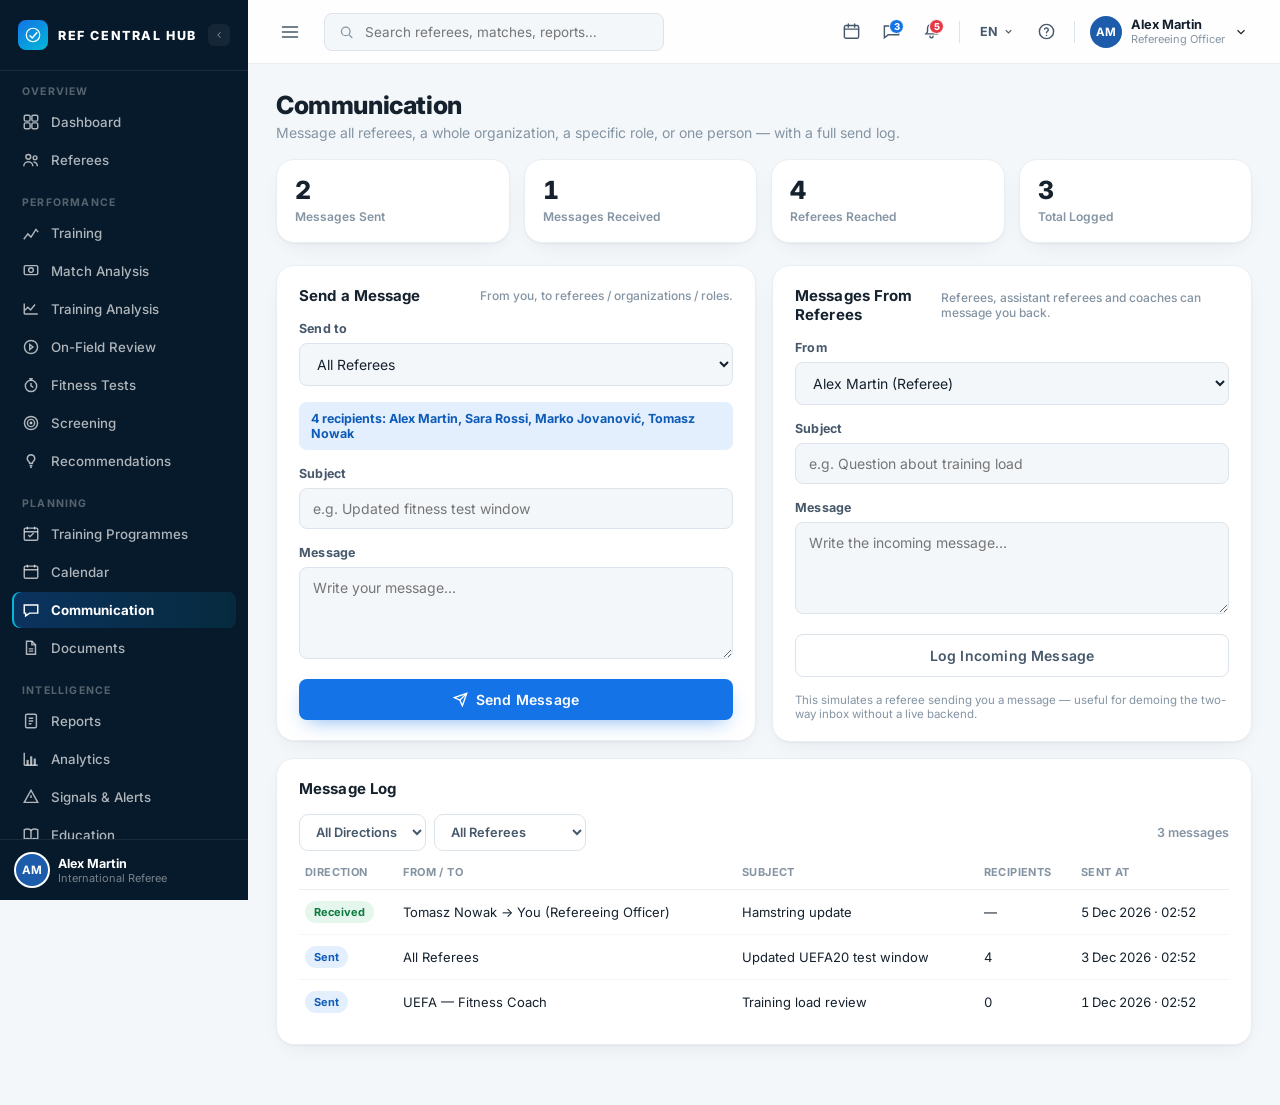
==== commit fbd1d38f: "Add multi-language support (EN, ES, DE, FR, PT, IT, NL, PL) Working language switcher in the topbar " ====
--- a/communication.html
+++ b/communication.html
@@ -32,98 +32,98 @@
 
   <nav class="sidebar-nav">
     <div class="nav-group">
-      <div class="nav-label">Overview</div>
+      <div class="nav-label" data-i18n="grp_overview">Overview</div>
       <a class="nav-item" href="dashboard.html">
         <span class="nav-icon"><svg viewBox="0 0 20 20" fill="none" stroke="currentColor" stroke-width="1.6"><rect x="2.5" y="2.5" width="6.5" height="6.5" rx="1.5"/><rect x="11" y="2.5" width="6.5" height="6.5" rx="1.5"/><rect x="2.5" y="11" width="6.5" height="6.5" rx="1.5"/><rect x="11" y="11" width="6.5" height="6.5" rx="1.5"/></svg></span>
-        <span class="nav-text">Dashboard</span>
+        <span class="nav-text" data-i18n="nav_dashboard">Dashboard</span>
       </a>
       <a class="nav-item" href="referees.html">
         <span class="nav-icon"><svg viewBox="0 0 20 20" fill="none" stroke="currentColor" stroke-width="1.6"><circle cx="7" cy="6.5" r="2.7"/><path d="M2 17c0-2.8 2.2-5 5-5s5 2.2 5 5"/><circle cx="14.5" cy="7.5" r="2.1"/><path d="M12.8 12.3c2.3.2 4.2 2.1 4.2 4.7"/></svg></span>
-        <span class="nav-text">Referees</span>
-      </a>
-    </div>
-
-    <div class="nav-group">
-      <div class="nav-label">Performance</div>
+        <span class="nav-text" data-i18n="nav_referees">Referees</span>
+      </a>
+    </div>
+
+    <div class="nav-group">
+      <div class="nav-label" data-i18n="grp_performance">Performance</div>
       <a class="nav-item" href="#">
         <span class="nav-icon"><svg viewBox="0 0 20 20" fill="none" stroke="currentColor" stroke-width="1.6"><path d="M2 17l4.5-6 3.5 3.5L15.5 6l2.5 3"/></svg></span>
-        <span class="nav-text">Training</span>
+        <span class="nav-text" data-i18n="nav_training">Training</span>
       </a>
       <a class="nav-item" href="#">
         <span class="nav-icon"><svg viewBox="0 0 20 20" fill="none" stroke="currentColor" stroke-width="1.6"><rect x="2.5" y="4" width="15" height="10" rx="1.5"/><circle cx="10" cy="9" r="2.6"/></svg></span>
-        <span class="nav-text">Match Analysis</span>
-      </a>
-      <a class="nav-item" href="#">
+        <span class="nav-text" data-i18n="nav_match_analysis">Match Analysis</span>
+      </a>
+      <a class="nav-item" href="training-analysis.html">
         <span class="nav-icon"><svg viewBox="0 0 20 20" fill="none" stroke="currentColor" stroke-width="1.6"><path d="M2.5 15.5h15M2.5 15.5V4M2.5 12l4-4 3 3 5-6"/></svg></span>
-        <span class="nav-text">Training Analysis</span>
+        <span class="nav-text" data-i18n="nav_training_analysis">Training Analysis</span>
       </a>
       <a class="nav-item" href="#">
         <span class="nav-icon"><svg viewBox="0 0 20 20" fill="none" stroke="currentColor" stroke-width="1.6"><circle cx="10" cy="10" r="7.3"/><path d="M8.6 7.2l3.6 2.8-3.6 2.8z"/></svg></span>
-        <span class="nav-text">On-Field Review</span>
+        <span class="nav-text" data-i18n="nav_onfield_review">On-Field Review</span>
       </a>
       <a class="nav-item" href="fitness-tests.html">
         <span class="nav-icon"><svg viewBox="0 0 20 20" fill="none" stroke="currentColor" stroke-width="1.6"><circle cx="10" cy="11" r="6.3"/><path d="M10 4.7V3M8 3h4M10 7.7V11l2.6 1.6"/></svg></span>
-        <span class="nav-text">Fitness Tests</span>
+        <span class="nav-text" data-i18n="nav_fitness_tests">Fitness Tests</span>
       </a>
       <a class="nav-item" href="screening.html">
         <span class="nav-icon"><svg viewBox="0 0 20 20" fill="none" stroke="currentColor" stroke-width="1.6"><circle cx="10" cy="10" r="7.3"/><circle cx="10" cy="10" r="4"/><circle cx="10" cy="10" r="0.8" fill="currentColor"/></svg></span>
-        <span class="nav-text">Screening</span>
+        <span class="nav-text" data-i18n="nav_screening">Screening</span>
       </a>
       <a class="nav-item" href="#">
         <span class="nav-icon"><svg viewBox="0 0 20 20" fill="none" stroke="currentColor" stroke-width="1.6"><path d="M10 3a4.2 4.2 0 0 0-2.4 7.6c.5.4.8 1 .8 1.6v.3h3.2v-.3c0-.6.3-1.2.8-1.6A4.2 4.2 0 0 0 10 3z"/><path d="M8.4 15h3.2M9 17h2"/></svg></span>
-        <span class="nav-text">Recommendations</span>
-      </a>
-    </div>
-
-    <div class="nav-group">
-      <div class="nav-label">Planning</div>
+        <span class="nav-text" data-i18n="nav_recommendations">Recommendations</span>
+      </a>
+    </div>
+
+    <div class="nav-group">
+      <div class="nav-label" data-i18n="grp_planning">Planning</div>
       <a class="nav-item" href="#">
         <span class="nav-icon"><svg viewBox="0 0 20 20" fill="none" stroke="currentColor" stroke-width="1.6"><rect x="2.5" y="3.5" width="15" height="13.5" rx="1.5"/><path d="M2.5 7.5h15M6 2v3M14 2v3"/><path d="M7 11.2l1.8 1.8L13 9" /></svg></span>
-        <span class="nav-text">Training Programmes</span>
+        <span class="nav-text" data-i18n="nav_training_programmes">Training Programmes</span>
       </a>
       <a class="nav-item" href="calendar.html">
         <span class="nav-icon"><svg viewBox="0 0 20 20" fill="none" stroke="currentColor" stroke-width="1.6"><rect x="2.5" y="3.5" width="15" height="13.5" rx="1.5"/><path d="M2.5 7.5h15M6 2v3M14 2v3"/></svg></span>
-        <span class="nav-text">Calendar</span>
+        <span class="nav-text" data-i18n="nav_calendar">Calendar</span>
       </a>
       <a class="nav-item active" href="communication.html">
         <span class="nav-icon"><svg viewBox="0 0 20 20" fill="none" stroke="currentColor" stroke-width="1.6"><path d="M2.5 4.5h15v9h-9L4 16.5v-3H2.5z"/></svg></span>
-        <span class="nav-text">Communication</span>
-      </a>
-      <a class="nav-item" href="#">
+        <span class="nav-text" data-i18n="nav_communication">Communication</span>
+      </a>
+      <a class="nav-item" href="documents.html">
         <span class="nav-icon"><svg viewBox="0 0 20 20" fill="none" stroke="currentColor" stroke-width="1.6"><path d="M5 2.5h6l4 4v10.5H5z"/><path d="M11 2.5v4h4M7.5 11h5M7.5 13.5h5"/></svg></span>
-        <span class="nav-text">Documents</span>
-      </a>
-    </div>
-
-    <div class="nav-group">
-      <div class="nav-label">Intelligence</div>
+        <span class="nav-text" data-i18n="nav_documents">Documents</span>
+      </a>
+    </div>
+
+    <div class="nav-group">
+      <div class="nav-label" data-i18n="grp_intelligence">Intelligence</div>
       <a class="nav-item" href="#">
         <span class="nav-icon"><svg viewBox="0 0 20 20" fill="none" stroke="currentColor" stroke-width="1.6"><rect x="4" y="2.5" width="12" height="15" rx="1.5"/><path d="M7.5 7h5M7.5 10h5M7.5 13h3"/></svg></span>
-        <span class="nav-text">Reports</span>
+        <span class="nav-text" data-i18n="nav_reports">Reports</span>
       </a>
       <a class="nav-item" href="#">
         <span class="nav-icon"><svg viewBox="0 0 20 20" fill="none" stroke="currentColor" stroke-width="1.6"><path d="M2.5 17V3M2.5 17h15"/><rect x="5" y="11" width="2.4" height="6" fill="currentColor" stroke="none"/><rect x="9" y="7" width="2.4" height="10" fill="currentColor" stroke="none"/><rect x="13" y="9.5" width="2.4" height="7.5" fill="currentColor" stroke="none"/></svg></span>
-        <span class="nav-text">Analytics</span>
+        <span class="nav-text" data-i18n="nav_analytics">Analytics</span>
       </a>
       <a class="nav-item" href="#">
         <span class="nav-icon"><svg viewBox="0 0 20 20" fill="none" stroke="currentColor" stroke-width="1.6"><path d="M10 2.5l7.5 13.5h-15z"/><path d="M10 8v3.2M10 13.6h.01"/></svg></span>
-        <span class="nav-text">Signals &amp; Alerts</span>
+        <span class="nav-text" data-i18n="nav_signals_alerts">Signals &amp; Alerts</span>
       </a>
       <a class="nav-item" href="#">
         <span class="nav-icon"><svg viewBox="0 0 20 20" fill="none" stroke="currentColor" stroke-width="1.6"><path d="M2.5 4.2c2.2-1 5.4-1 7.5.6 2.1-1.6 5.3-1.6 7.5-.6v10.6c-2.2-1-5.4-1-7.5.6-2.1-1.6-5.3-1.6-7.5-.6z"/><path d="M10 4.8v10.6"/></svg></span>
-        <span class="nav-text">Education</span>
-      </a>
-    </div>
-
-    <div class="nav-group">
-      <div class="nav-label">Admin</div>
+        <span class="nav-text" data-i18n="nav_education">Education</span>
+      </a>
+    </div>
+
+    <div class="nav-group">
+      <div class="nav-label" data-i18n="grp_admin">Admin</div>
       <a class="nav-item" href="organizations.html">
         <span class="nav-icon"><svg viewBox="0 0 20 20" fill="none" stroke="currentColor" stroke-width="1.6"><circle cx="8" cy="7" r="2.6"/><path d="M3 17c0-2.6 2.2-4.7 5-4.7s5 2.1 5 4.7"/><circle cx="15.2" cy="6" r="1.4"/><path d="M14 11.5c1.7.3 3 1.8 3 3.6"/></svg></span>
-        <span class="nav-text">User Management</span>
-      </a>
-      <a class="nav-item" href="#">
+        <span class="nav-text" data-i18n="nav_user_management">User Management</span>
+      </a>
+      <a class="nav-item" href="settings.html">
         <span class="nav-icon"><svg viewBox="0 0 20 20" fill="none" stroke="currentColor" stroke-width="1.6"><circle cx="10" cy="10" r="2.6"/><path d="M10 3v1.8M10 15.2V17M17 10h-1.8M4.8 10H3M14.9 5.1l-1.3 1.3M6.4 13.6l-1.3 1.3M14.9 14.9l-1.3-1.3M6.4 6.4L5.1 5.1"/></svg></span>
-        <span class="nav-text">Settings</span>
+        <span class="nav-text" data-i18n="nav_settings">Settings</span>
       </a>
     </div>
   </nav>
@@ -133,7 +133,7 @@
       <div class="avatar avatar-sm" style="background:#1C5CAB">AM</div>
       <div class="sidebar-user-info">
         <div class="name">Alex Martin</div>
-        <div class="role">International Referee</div>
+        <div class="role" data-i18n="label_international_referee">International Referee</div>
       </div>
     </div>
   </div>
@@ -148,20 +148,20 @@
     </button>
     <div class="search-box">
       <svg width="16" height="16" viewBox="0 0 24 24" fill="none" stroke="currentColor" stroke-width="2" stroke-linecap="round"><circle cx="11" cy="11" r="7"/><path d="M21 21l-4.3-4.3"/></svg>
-      <input type="text" placeholder="Search referees, matches, reports…">
+      <input type="text" placeholder="Search referees, matches, reports…" data-i18n-placeholder="search_placeholder_default">
     </div>
     <div class="topbar-spacer"></div>
     <div class="topbar-actions">
-      <button class="icon-btn" title="Calendar"><svg width="19" height="19" viewBox="0 0 24 24" fill="none" stroke="currentColor" stroke-width="1.8" stroke-linecap="round"><rect x="3" y="4.5" width="18" height="16" rx="2"/><path d="M3 9h18M8 2.5v4M16 2.5v4"/></svg></button>
-      <button class="icon-btn" title="Messages"><svg width="19" height="19" viewBox="0 0 24 24" fill="none" stroke="currentColor" stroke-width="1.8" stroke-linecap="round"><path d="M3 5h18v11H8l-5 4z"/></svg><span class="dot-badge">3</span></button>
-      <button class="icon-btn" title="Notifications"><svg width="19" height="19" viewBox="0 0 24 24" fill="none" stroke="currentColor" stroke-width="1.8" stroke-linecap="round"><path d="M12 3a5 5 0 0 0-5 5v3.5c0 .8-.3 1.6-.9 2.2L5 15h14l-1.1-1.3a3 3 0 0 1-.9-2.2V8a5 5 0 0 0-5-5z"/><path d="M10 18a2 2 0 0 0 4 0"/></svg><span class="dot-badge critical">5</span></button>
+      <button class="icon-btn" title="Calendar" data-i18n-title="title_calendar"><svg width="19" height="19" viewBox="0 0 24 24" fill="none" stroke="currentColor" stroke-width="1.8" stroke-linecap="round"><rect x="3" y="4.5" width="18" height="16" rx="2"/><path d="M3 9h18M8 2.5v4M16 2.5v4"/></svg></button>
+      <button class="icon-btn" title="Messages" data-i18n-title="title_messages"><svg width="19" height="19" viewBox="0 0 24 24" fill="none" stroke="currentColor" stroke-width="1.8" stroke-linecap="round"><path d="M3 5h18v11H8l-5 4z"/></svg><span class="dot-badge">3</span></button>
+      <button class="icon-btn" title="Notifications" data-i18n-title="title_notifications"><svg width="19" height="19" viewBox="0 0 24 24" fill="none" stroke="currentColor" stroke-width="1.8" stroke-linecap="round"><path d="M12 3a5 5 0 0 0-5 5v3.5c0 .8-.3 1.6-.9 2.2L5 15h14l-1.1-1.3a3 3 0 0 1-.9-2.2V8a5 5 0 0 0-5-5z"/><path d="M10 18a2 2 0 0 0 4 0"/></svg><span class="dot-badge critical">5</span></button>
       <div class="topbar-divider"></div>
-      <button class="lang-select">EN <svg width="11" height="11" viewBox="0 0 24 24" fill="none" stroke="currentColor" stroke-width="2.5"><path d="M6 9l6 6 6-6"/></svg></button>
-      <button class="icon-btn" title="Help"><svg width="19" height="19" viewBox="0 0 24 24" fill="none" stroke="currentColor" stroke-width="1.8" stroke-linecap="round"><circle cx="12" cy="12" r="9"/><path d="M9.5 9a2.5 2.5 0 0 1 4.8 1c0 1.7-2.3 1.8-2.3 3.5"/><path d="M12 17h.01"/></svg></button>
+      <div class="lang-dropdown-wrap"><button class="lang-select" id="langSelectBtn"><span id="langSelectLabel">EN</span> <svg width="11" height="11" viewBox="0 0 24 24" fill="none" stroke="currentColor" stroke-width="2.5"><path d="M6 9l6 6 6-6"/></svg></button><div class="lang-dropdown" id="langDropdown"></div></div>
+      <button class="icon-btn" title="Help" data-i18n-title="title_help"><svg width="19" height="19" viewBox="0 0 24 24" fill="none" stroke="currentColor" stroke-width="1.8" stroke-linecap="round"><circle cx="12" cy="12" r="9"/><path d="M9.5 9a2.5 2.5 0 0 1 4.8 1c0 1.7-2.3 1.8-2.3 3.5"/><path d="M12 17h.01"/></svg></button>
       <div class="topbar-divider"></div>
       <div class="user-chip">
         <div class="avatar avatar-sm" style="background:#1C5CAB">AM</div>
-        <div class="user-chip-info"><div class="name">Alex Martin</div><div class="role">Refereeing Officer</div></div>
+        <div class="user-chip-info"><div class="name">Alex Martin</div><div class="role" data-i18n="label_refereeing_officer">Refereeing Officer</div></div>
         <svg width="14" height="14" viewBox="0 0 24 24" fill="none" stroke="currentColor" stroke-width="2"><path d="M6 9l6 6 6-6"/></svg>
       </div>
     </div>
@@ -170,8 +170,8 @@
   <main class="content">
     <div class="page-head">
       <div>
-        <h1>Communication</h1>
-        <p class="page-sub">Message all referees, a whole organization, a specific role, or one person — with a full send log.</p>
+        <h1 data-i18n="page_communication_title">Communication</h1>
+        <p class="page-sub" data-i18n="page_communication_sub">Message all referees, a whole organization, a specific role, or one person — with a full send log.</p>
       </div>
     </div>
 
@@ -270,6 +270,7 @@
 
 <script src="js/data.js"></script>
 <script src="js/app.js"></script>
+<script src="js/i18n.js"></script>
 <script src="js/communication.js"></script>
 </body>
 </html>
--- a/css/dashboard.css
+++ b/css/dashboard.css
@@ -167,6 +167,23 @@
   padding: 8px 10px; border-radius: 8px;
 }
 .lang-select:hover { background: var(--grey-50); }
+
+.lang-dropdown-wrap { position: relative; }
+.lang-dropdown {
+  position: absolute; top: calc(100% + 6px); right: 0;
+  background: white; border: 1px solid var(--grey-100); border-radius: 12px;
+  box-shadow: var(--shadow-pop); min-width: 170px; padding: 6px;
+  display: none; z-index: 60;
+}
+.lang-dropdown.open { display: block; }
+.lang-option {
+  display: flex; align-items: center; gap: 9px;
+  padding: 8px 10px; border-radius: 8px;
+  font-size: 13px; font-weight: 600; color: var(--text-600);
+  cursor: pointer;
+}
+.lang-option:hover { background: var(--grey-50); }
+.lang-option.active { background: var(--blue-100); color: var(--blue-600); font-weight: 700; }
 
 .user-chip { display: flex; align-items: center; gap: 9px; padding: 5px 8px 5px 5px; border-radius: 10px; }
 .user-chip:hover { background: var(--grey-50); }
--- a/css/referees.css
+++ b/css/referees.css
@@ -54,6 +54,26 @@
 .referee-card-orgs .empty-hint { font-size: 11.5px; color: var(--text-400); font-style: italic; }
 
 /* ---------------- Org assignment (inside referee modal) ---------------- */
+/* ---------------- Profile photo ---------------- */
+.rd-head-main { display: flex; align-items: center; gap: 14px; }
+.rd-photo {
+  position: relative;
+  width: 56px; height: 56px; border-radius: 50%; flex: none;
+  background: var(--blue-600);
+  background-size: cover; background-position: center;
+  display: flex; align-items: center; justify-content: center;
+  color: white; font-weight: 800; font-size: 17px;
+  cursor: pointer;
+  box-shadow: 0 0 0 3px var(--white);
+}
+.rd-photo-edit {
+  position: absolute; bottom: -2px; right: -2px;
+  width: 20px; height: 20px; border-radius: 50%;
+  background: var(--navy-900);
+  display: flex; align-items: center; justify-content: center;
+  border: 2px solid white;
+}
+
 .org-assign-list { display: flex; flex-direction: column; gap: 8px; margin-bottom: 18px; }
 .org-assign-row {
   display: flex; align-items: center; gap: 10px;
@@ -111,3 +131,4 @@
 .roster-table td { padding: 9px 8px; font-size: 13px; border-bottom: 1px solid var(--grey-50); vertical-align: middle; }
 .roster-table tr:last-child td { border-bottom: none; }
 .roster-name { display: flex; align-items: center; gap: 8px; font-weight: 700; }
+.roster-name:hover { color: var(--blue-600); }
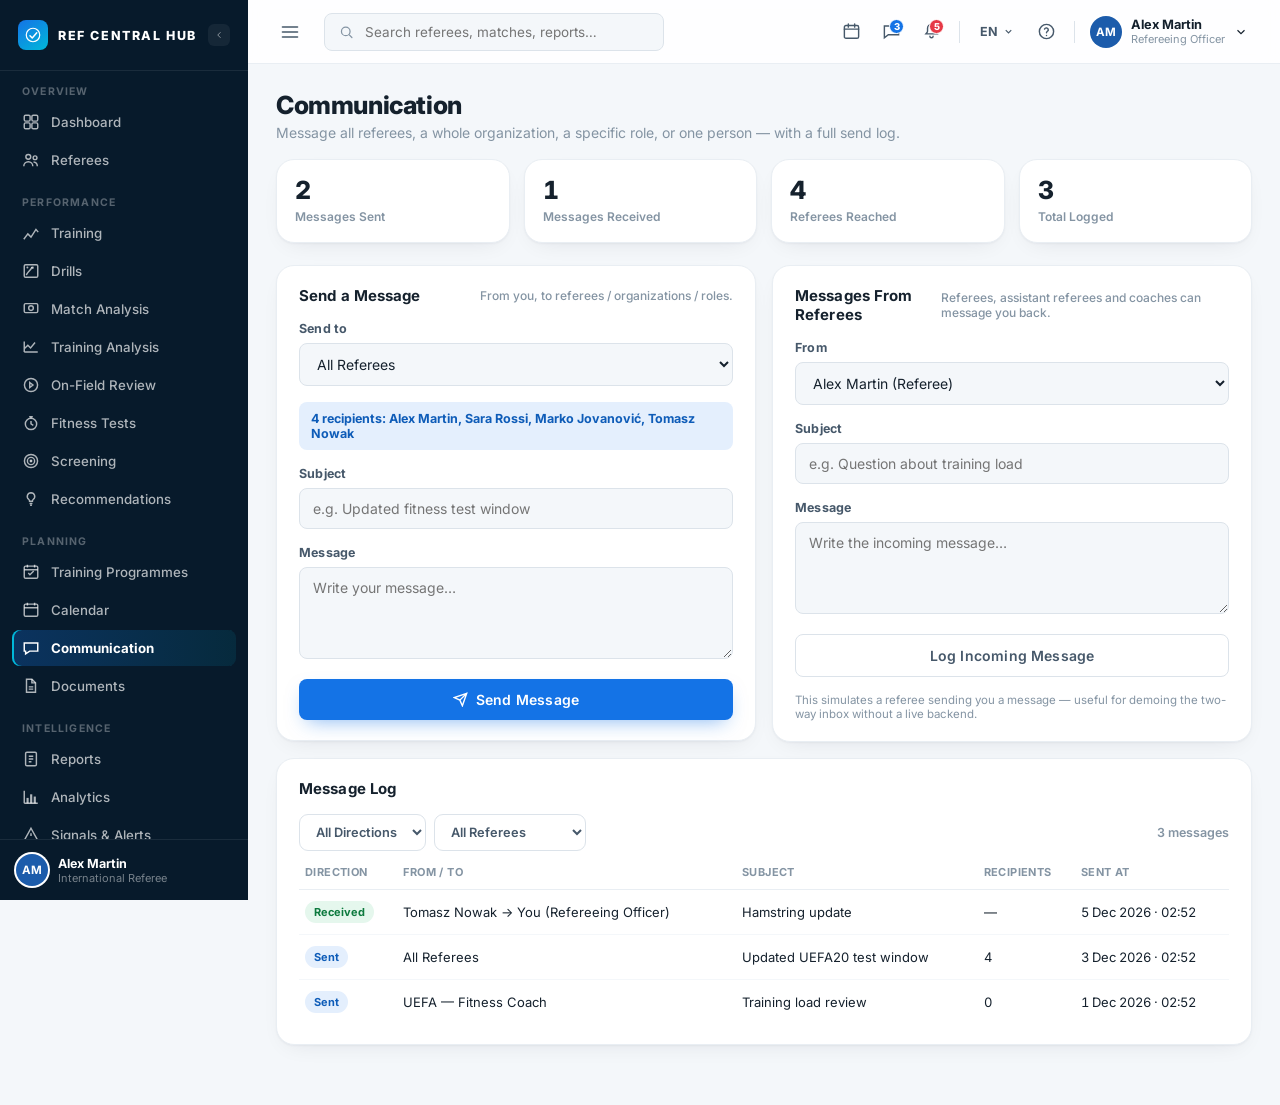
==== commit 378c7faa: "Add Drills module: field picker, canvas editor, and training generator - Drills list page matching t" ====
--- a/communication.html
+++ b/communication.html
@@ -49,6 +49,10 @@
         <span class="nav-icon"><svg viewBox="0 0 20 20" fill="none" stroke="currentColor" stroke-width="1.6"><path d="M2 17l4.5-6 3.5 3.5L15.5 6l2.5 3"/></svg></span>
         <span class="nav-text" data-i18n="nav_training">Training</span>
       </a>
+      <a class="nav-item" href="drills.html">
+        <span class="nav-icon"><svg viewBox="0 0 20 20" fill="none" stroke="currentColor" stroke-width="1.6"><rect x="2.5" y="3" width="15" height="14" rx="1.5"/><path d="M5 14c2-4 4-4 6-8" stroke-linecap="round"/><path d="M11 6l1.3-.3-.3 1.3" stroke-linecap="round" stroke-linejoin="round"/><circle cx="6" cy="6" r="1.1" fill="currentColor" stroke="none"/></svg></span>
+        <span class="nav-text" data-i18n="nav_drills">Drills</span>
+      </a>
       <a class="nav-item" href="#">
         <span class="nav-icon"><svg viewBox="0 0 20 20" fill="none" stroke="currentColor" stroke-width="1.6"><rect x="2.5" y="4" width="15" height="10" rx="1.5"/><circle cx="10" cy="9" r="2.6"/></svg></span>
         <span class="nav-text" data-i18n="nav_match_analysis">Match Analysis</span>
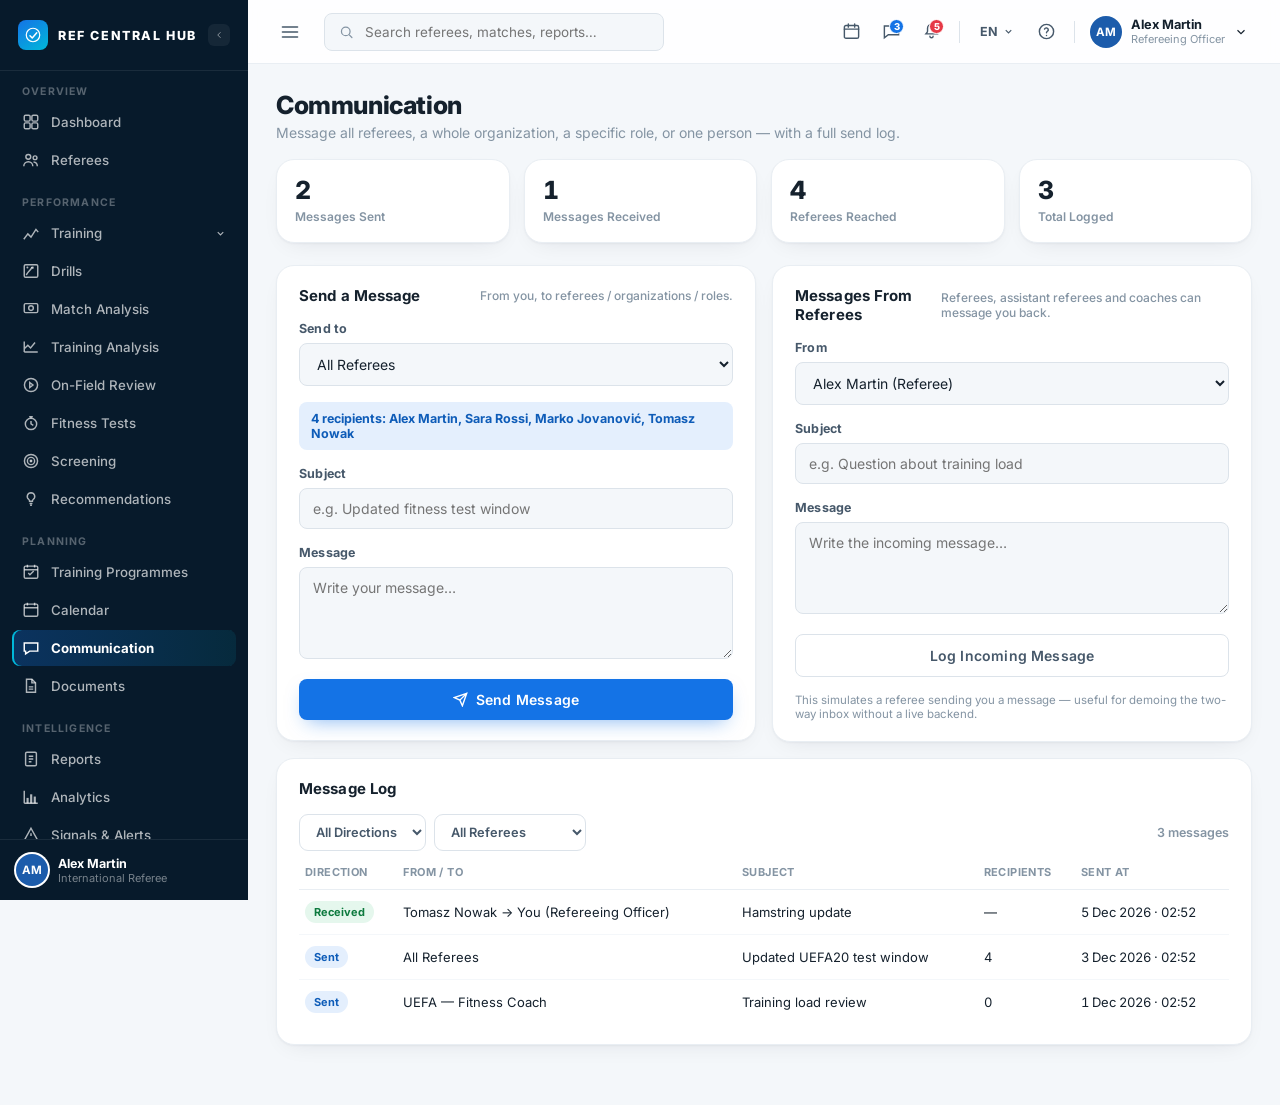
==== commit 154594a8: "Add Training Files page with a sidebar dropdown submenu - Sidebar "Training" is now an expandable dr" ====
--- a/communication.html
+++ b/communication.html
@@ -45,10 +45,18 @@
 
     <div class="nav-group">
       <div class="nav-label" data-i18n="grp_performance">Performance</div>
-      <a class="nav-item" href="#">
-        <span class="nav-icon"><svg viewBox="0 0 20 20" fill="none" stroke="currentColor" stroke-width="1.6"><path d="M2 17l4.5-6 3.5 3.5L15.5 6l2.5 3"/></svg></span>
-        <span class="nav-text" data-i18n="nav_training">Training</span>
-      </a>
+      <div class="nav-dropdown">
+        <button type="button" class="nav-item nav-dropdown-toggle">
+          <span class="nav-icon"><svg viewBox="0 0 20 20" fill="none" stroke="currentColor" stroke-width="1.6"><path d="M2 17l4.5-6 3.5 3.5L15.5 6l2.5 3"/></svg></span>
+          <span class="nav-text" data-i18n="nav_training">Training</span>
+          <svg class="nav-caret" width="11" height="11" viewBox="0 0 24 24" fill="none" stroke="currentColor" stroke-width="2.5"><path d="M6 9l6 6 6-6"/></svg>
+        </button>
+        <div class="nav-submenu">
+          <a class="nav-subitem" href="training-files.html">
+            <span class="nav-text" data-i18n="nav_training_files">Training Files</span>
+          </a>
+        </div>
+      </div>
       <a class="nav-item" href="drills.html">
         <span class="nav-icon"><svg viewBox="0 0 20 20" fill="none" stroke="currentColor" stroke-width="1.6"><rect x="2.5" y="3" width="15" height="14" rx="1.5"/><path d="M5 14c2-4 4-4 6-8" stroke-linecap="round"/><path d="M11 6l1.3-.3-.3 1.3" stroke-linecap="round" stroke-linejoin="round"/><circle cx="6" cy="6" r="1.1" fill="currentColor" stroke="none"/></svg></span>
         <span class="nav-text" data-i18n="nav_drills">Drills</span>
--- a/css/dashboard.css
+++ b/css/dashboard.css
@@ -93,6 +93,32 @@
   box-shadow: inset 2px 0 0 var(--cyan-500);
 }
 
+/* ---------------- Sidebar dropdown (Training > Training Files) ---------------- */
+.nav-dropdown-toggle { width: 100%; border: none; background: transparent; text-align: left; cursor: pointer; }
+.nav-caret { flex: none; margin-left: auto; transition: transform .15s ease; }
+.nav-dropdown.open .nav-caret { transform: rotate(180deg); }
+.nav-submenu {
+  max-height: 0; overflow: hidden;
+  transition: max-height .18s ease;
+}
+.nav-dropdown.open .nav-submenu { max-height: 200px; }
+.nav-subitem {
+  display: flex; align-items: center; gap: 11px;
+  padding: 8px 10px 8px 39px;
+  border-radius: 8px;
+  color: rgba(255,255,255,0.55);
+  font-size: 12.8px; font-weight: 500;
+  margin-bottom: 2px;
+}
+.nav-subitem:hover { background: rgba(255,255,255,0.06); color: white; }
+.nav-subitem.active {
+  background: linear-gradient(90deg, rgba(20,115,230,0.28), rgba(0,184,217,0.10));
+  color: white; font-weight: 700;
+  box-shadow: inset 2px 0 0 var(--cyan-500);
+}
+.sidebar.collapsed .nav-caret,
+.sidebar.collapsed .nav-submenu { display: none; }
+
 .sidebar-footer {
   padding: 14px 16px;
   border-top: 1px solid rgba(255,255,255,0.08);
